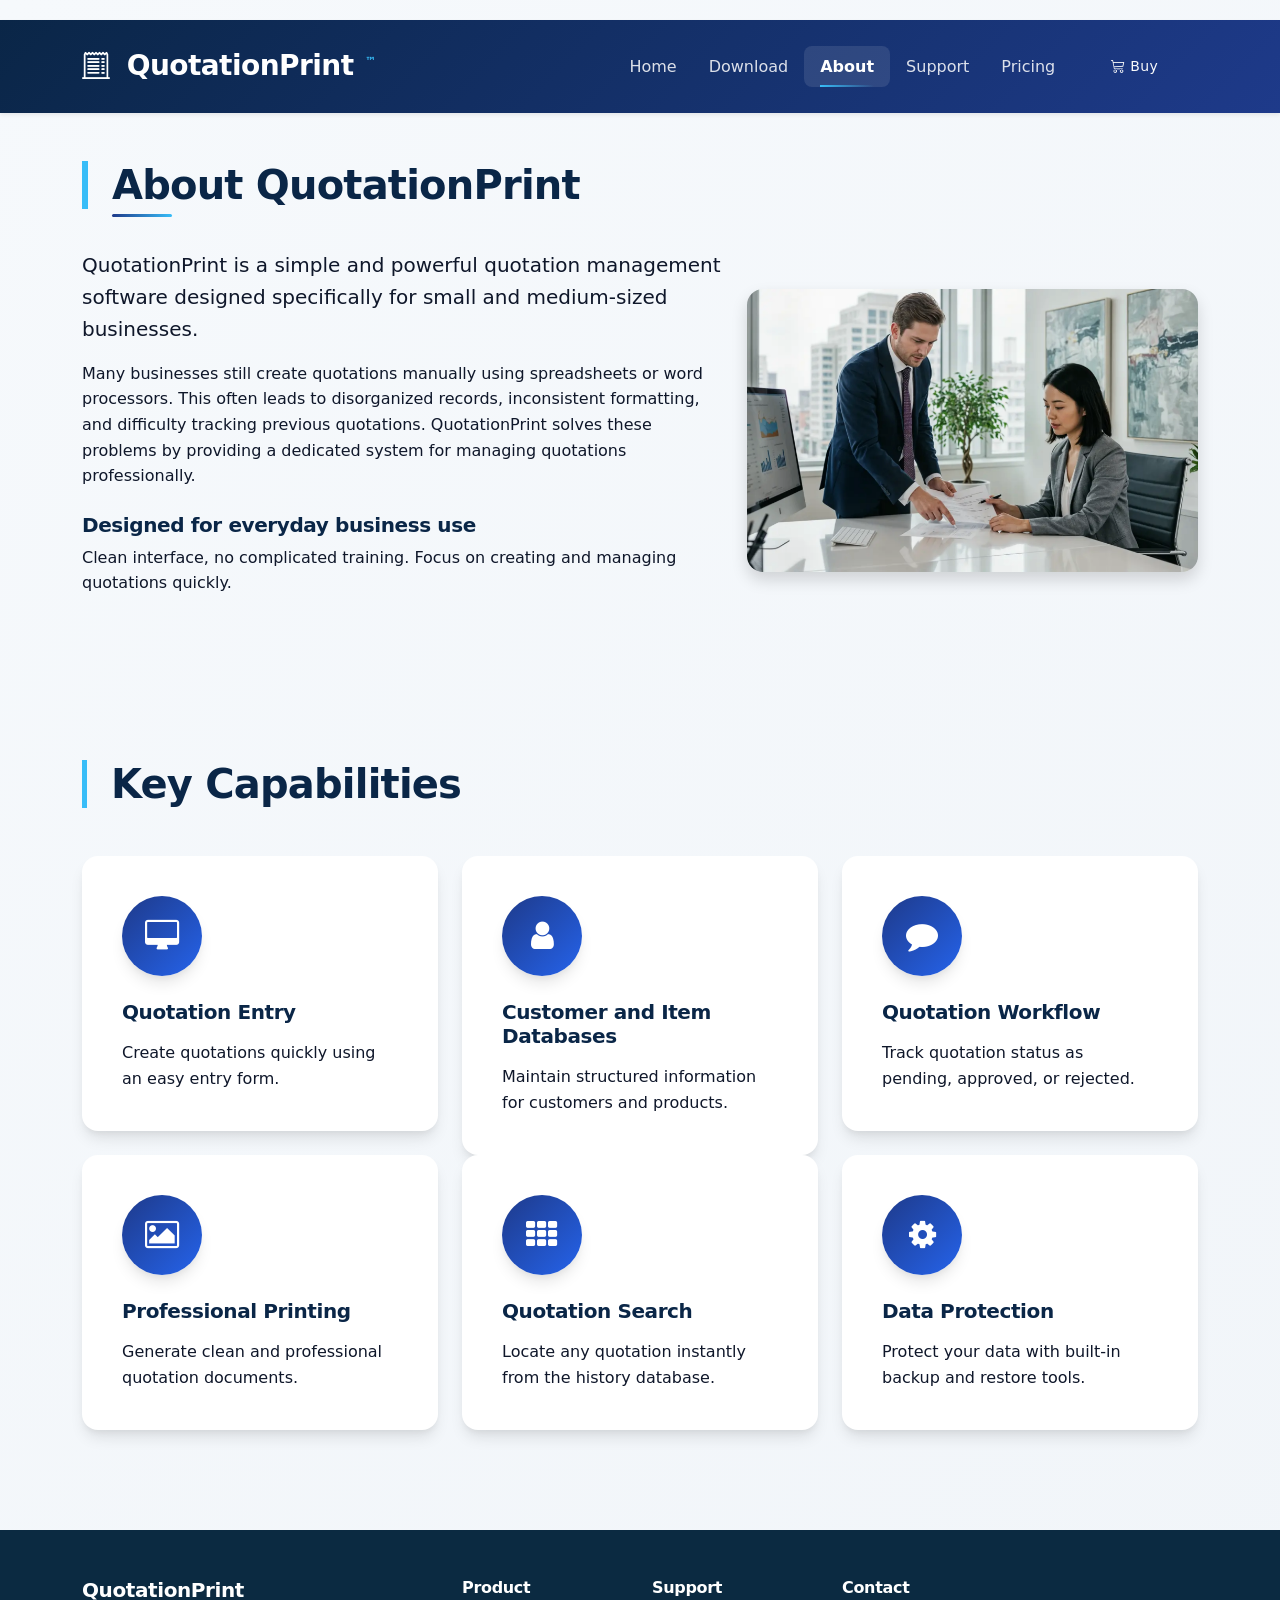
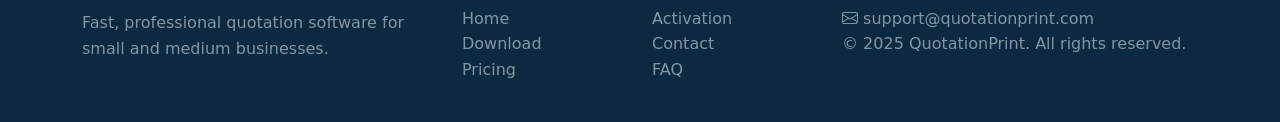
==== about.html @ 837c059d "Add files via upload" ====
<!DOCTYPE html>
<html lang="en">
<head>
  <meta charset="UTF-8">
  <meta name="viewport" content="width=device-width, initial-scale=1.0">
  <title>QuotationPrint · About Us</title>
  <!-- Bootstrap 5 (light + icons) -->
  <link href="https://cdn.jsdelivr.net/npm/bootstrap@5.3.2/dist/css/bootstrap.min.css" rel="stylesheet">
  <link rel="stylesheet" href="https://cdn.jsdelivr.net/npm/bootstrap-icons@1.11.3/font/bootstrap-icons.min.css">
  <link href="https://maxcdn.bootstrapcdn.com/font-awesome/4.3.0/css/font-awesome.min.css" rel="stylesheet">
  <link rel="stylesheet" href="style.css">
</head>
<body>

<!-- ======== NAVBAR ======== -->
<nav class="navbar navbar-expand-lg navbar-dark sticky-top shadow-sm">
  <div class="container">
    <a class="navbar-brand fw-semibold fs-3" href="index.html">
      <i class="bi bi-receipt-cutoff me-2"></i>
      <span class="notranslate brand-name">QuotationPrint</span>
    </a>
    <button class="navbar-toggler" type="button" data-bs-toggle="collapse" data-bs-target="#navbarMain" aria-controls="navbarMain" aria-expanded="false" aria-label="Toggle navigation">
      <span class="navbar-toggler-icon"></span>
    </button>
    <div class="collapse navbar-collapse" id="navbarMain">
      <ul class="navbar-nav ms-auto mb-2 mb-lg-0 align-items-center">
        <li class="nav-item"><a class="nav-link" href="index.html">Home</a></li>
        <li class="nav-item"><a class="nav-link" href="download.html">Download</a></li>
        <li class="nav-item"><a class="nav-link active" href="about.html">About</a></li>
        <li class="nav-item"><a class="nav-link" href="support.html">Support</a></li>
        <li class="nav-item"><a class="nav-link" href="pricing.html">Pricing</a></li>
        <li class="nav-item ms-lg-3">
          <a class="btn btn-outline-light btn-sm rounded-pill px-4" href="pricing.html">
            <i class="bi bi-cart3"></i> Buy
          </a>
        </li>
        <li class="nav-item ms-lg-3">
          <div id="google_translate_element"></div>
        </li>
      </ul>
    </div>
  </div>
</nav>

<!-- ABOUT PAGE CONTENT -->
<section class="py-5">
  <div class="container">
    <h1 class="page-title">About <span class=" brand-name" translate="no">QuotationPrint</span></h1>
    <div class="row g-4 align-items-center">
      <div class="col-lg-7">
        <p class="lead"><span class="notranslate brand-name">QuotationPrint</span> is a simple and powerful quotation management software designed specifically for small and medium-sized businesses.</p>
        <p>Many businesses still create quotations manually using spreadsheets or word processors. This often leads to disorganized records, inconsistent formatting, and difficulty tracking previous quotations. <span class="notranslate brand-name">QuotationPrint</span> solves these problems by providing a dedicated system for managing quotations professionally.</p>
        <h5 class="mt-4">Designed for everyday business use</h5>
        <p>Clean interface, no complicated training. Focus on creating and managing quotations quickly.</p>
      </div>
      <div class="col-lg-5">
        <img src="images/Invoie2.jpg" class="img-fluid rounded-4 shadow" alt="about">
      </div>
    </div>
  </div>
</section> 

<section class="section services-section" id="services">
  <div class="container">
    <div class="row">
      <div class="col-lg-6">
        <div class="section-title">
          <h2>Key Capabilities</h2>
        </div>
      </div>
    </div>
    <div class="row">
      <!-- feature box -->
      <div class="col-sm-6 col-lg-4">
        <div class="feature-box-1">
          <div class="icon">
            <i class="fa fa-desktop"></i>
          </div>
          <div class="feature-content">
            <h5>Quotation Entry</h5>
            <p>Create quotations quickly using an easy entry form.</p>
          </div>
        </div>
      </div>

      <div class="col-sm-6 col-lg-4">
        <div class="feature-box-1">
          <div class="icon">
            <i class="fa fa-user"></i>
          </div>
          <div class="feature-content">
            <h5>Customer and Item Databases</h5>
            <p>Maintain structured information for customers and products.</p>
          </div>
        </div>
      </div>

      <div class="col-sm-6 col-lg-4">
        <div class="feature-box-1">
          <div class="icon">
            <i class="fa fa-comment"></i>
          </div>
          <div class="feature-content">
            <h5>Quotation Workflow</h5>
            <p>Track quotation status as pending, approved, or rejected.</p>
          </div>
        </div>
      </div>

      <div class="col-sm-6 col-lg-4">
        <div class="feature-box-1">
          <div class="icon">
            <i class="fa fa-image"></i>
          </div>
          <div class="feature-content">
            <h5>Professional Printing</h5>
            <p>Generate clean and professional quotation documents.</p>
          </div>
        </div>
      </div>

      <div class="col-sm-6 col-lg-4">
        <div class="feature-box-1">
          <div class="icon">
            <i class="fa fa-th"></i>
          </div>
          <div class="feature-content">
            <h5>Quotation Search</h5>
            <p>Locate any quotation instantly from the history database.</p>
          </div>
        </div>
      </div>

      <div class="col-sm-6 col-lg-4">
        <div class="feature-box-1">
          <div class="icon">
            <i class="fa fa-cog"></i>
          </div>
          <div class="feature-content">
            <h5>Data Protection</h5>
            <p>Protect your data with built-in backup and restore tools.</p>
          </div>
        </div>
      </div>
    </div>
  </div>
</section>

<!-- FOOTER -->
<footer class="pt-5 pb-4">
  <div class="container">
    <div class="row">
      <div class="col-md-4">
        <h5 class="text-white">
          <span class="notranslate brand-name">QuotationPrint</span>
        </h5>
        <p class="text-white-50">Fast, professional quotation software for small and medium businesses.</p>
      </div>
      <div class="col-md-2">
        <h6 class="text-white">Product</h6>
        <ul class="list-unstyled">
          <li><a href="index.html" class="text-white-50 text-decoration-none">Home</a></li>
          <li><a href="download.html" class="text-white-50 text-decoration-none">Download</a></li>
          <li><a href="pricing.html" class="text-white-50 text-decoration-none">Pricing</a></li>
        </ul>
      </div>
      <div class="col-md-2">
        <h6 class="text-white">Support</h6>
        <ul class="list-unstyled">
          <li><a href="support.html" class="text-white-50 text-decoration-none">Activation</a></li>
          <li><a href="support.html" class="text-white-50 text-decoration-none">Contact</a></li>
          <li class="text-white-50">FAQ</li>
        </ul>
      </div>
      <div class="col-md-4">
        <h6 class="text-white">Contact</h6>
        <p class="text-white-50">
          <i class="bi bi-envelope"></i> support@quotationprint.com<br>
          © 2025 <span class="notranslate brand-name">QuotationPrint</span>. All rights reserved.
        </p>
      </div>
    </div>
  </div>
</footer>

<!-- Bootstrap JS -->
<script src="https://cdn.jsdelivr.net/npm/bootstrap@5.3.2/dist/js/bootstrap.bundle.min.js"></script>
<script src="script.js"></script>
<script src="//translate.google.com/translate_a/element.js?cb=googleTranslateElementInit"></script>
</body>
</html>
---- style.css ----
/* Main Stylesheet - Quotation Printing Software
   Color Palette: Navy Blue (#0a2647), Royal Blue (#1e3a8a), 
   Sky Blue (#38bdf8), Success Green (#10b981), Warm Gray (#f8fafc)
*/

/* ===== BASE STYLES ===== */
:root {
  --primary-dark: #0a2647;
  --primary: #1e3a8a;
  --primary-light: #2563eb;
  --primary-soft: #60a5fa;
  --accent: #38bdf8;
  --success: #10b981;
  --success-light: #d1fae5;
  --warning: #f59e0b;
  --danger: #ef4444;
  --dark: #0f172a;
  --gray-dark: #334155;
  --gray: #64748b;
  --gray-light: #94a3b8;
  --light: #f8fafc;
  --white: #ffffff;
  --shadow-sm: 0 4px 6px -1px rgba(0, 0, 0, 0.1), 0 2px 4px -1px rgba(0, 0, 0, 0.06);
  --shadow-md: 0 10px 15px -3px rgba(0, 0, 0, 0.1), 0 4px 6px -2px rgba(0, 0, 0, 0.05);
  --shadow-lg: 0 20px 25px -5px rgba(0, 0, 0, 0.1), 0 10px 10px -5px rgba(0, 0, 0, 0.04);
  --shadow-xl: 0 25px 50px -12px rgba(0, 0, 0, 0.25);
  --border-radius: 1rem;
  --border-radius-sm: 0.5rem;
  --border-radius-lg: 1.5rem;
  --transition: all 0.3s cubic-bezier(0.4, 0, 0.2, 1);
}

body {
  background: linear-gradient(135deg, #f6f9fc 0%, #f1f5f9 100%);
  font-family: 'Inter', 'Segoe UI', system-ui, -apple-system, sans-serif;
  color: var(--dark);
  line-height: 1.6;
  min-height: 100vh;
  margin-top: 20px;
}

/* ===== TYPOGRAPHY ===== */
h1, h2, h3, h4, h5, h6 {
  font-weight: 600;
  letter-spacing: -0.02em;
  color: var(--primary-dark);
}

.page-title {
  color: var(--primary-dark);
  font-weight: 700;
  font-size: 2.5rem;
  border-left: 6px solid var(--accent);
  padding-left: 1.5rem;
  margin-bottom: 2.5rem;
  position: relative;
}

.page-title::after {
  content: '';
  position: absolute;
  bottom: -0.5rem;
  left: 1.5rem;
  width: 60px;
  height: 3px;
  background: linear-gradient(90deg, var(--primary), var(--accent));
  border-radius: 2px;
}

.section-title {
  padding-bottom: 2rem;
}

.section-title h2 {
  font-weight: 700;
  color: var(--primary-dark);
  font-size: 2.5rem;
  border-left: 5px solid var(--accent);
  padding-left: 1.5rem;
  margin-bottom: 1rem;
}

/* ===== NAVBAR ===== */
.navbar {
  padding: 1rem 0;
  box-shadow: var(--shadow-md);
}

.navbar-dark {
  background: linear-gradient(135deg, var(--primary-dark) 0%, var(--primary) 100%) !important;
}

.navbar-brand {
  font-weight: 700;
  font-size: 1.5rem;
  letter-spacing: -0.02em;
  color: var(--white) !important;
  position: relative;
  padding: 0.5rem 0;
}

.navbar-brand::after {
  content: '™';
  font-size: 0.7rem;
  vertical-align: super;
  margin-left: 2px;
  color: var(--accent);
}

.nav-link {
  font-weight: 500;
  padding: 0.5rem 1rem !important;
  color: rgba(255, 255, 255, 0.85) !important;
  transition: var(--transition);
  position: relative;
}

.nav-link:hover {
  color: var(--white) !important;
  transform: translateY(-1px);
}

.nav-item .active {
  font-weight: 600;
  color: var(--white) !important;
  background: rgba(255, 255, 255, 0.1);
  border-radius: var(--border-radius-sm);
}

.nav-item .active::after {
  content: '';
  position: absolute;
  bottom: 0;
  left: 1rem;
  right: 1rem;
  height: 2px;
  background: linear-gradient(90deg, var(--accent), transparent);
}

/* ===== CARDS ===== */
.card {
  border: none;
  border-radius: var(--border-radius-lg);
  background: var(--white);
  box-shadow: var(--shadow-md);
  transition: var(--transition);
  overflow: hidden;
  position: relative;
}

.card::before {
  content: '';
  position: absolute;
  top: 0;
  left: 0;
  right: 0;
  height: 4px;
  background: linear-gradient(90deg, var(--primary), var(--accent));
  opacity: 0;
  transition: var(--transition);
}

.card:hover {
  transform: translateY(-8px);
  box-shadow: var(--shadow-xl);
}

.card:hover::before {
  opacity: 1;
}

.card-header {
  background: linear-gradient(135deg, var(--light), var(--white));
  border-bottom: 1px solid rgba(0, 0, 0, 0.05);
  padding: 1.25rem 1.5rem;
  font-weight: 600;
}

.card-body {
  padding: 1.5rem;
}

/* ===== BUTTONS ===== */
.btn {
  border-radius: 40px;
  padding: 0.6rem 2rem;
  font-weight: 500;
  letter-spacing: 0.3px;
  transition: var(--transition);
  position: relative;
  overflow: hidden;
  border: none;
}

.btn::after {
  content: '';
  position: absolute;
  top: 50%;
  left: 50%;
  width: 0;
  height: 0;
  border-radius: 50%;
  background: rgba(255, 255, 255, 0.2);
  transform: translate(-50%, -50%);
  transition: width 0.6s, height 0.6s;
}

.btn:hover::after {
  width: 300px;
  height: 300px;
}

.btn-primary {
  background: linear-gradient(135deg, var(--primary) 0%, var(--primary-light) 100%);
  box-shadow: 0 4px 15px rgba(30, 58, 138, 0.3);
}

.btn-primary:hover {
  background: linear-gradient(135deg, var(--primary-dark) 0%, var(--primary) 100%);
  transform: translateY(-2px);
  box-shadow: 0 6px 20px rgba(30, 58, 138, 0.4);
}

.btn-outline-primary {
  border: 2px solid var(--primary);
  color: var(--primary);
  background: transparent;
}

.btn-outline-primary:hover {
  background: linear-gradient(135deg, var(--primary) 0%, var(--primary-light) 100%);
  border-color: transparent;
  color: var(--white);
}

.btn-soft {
  background: var(--primary-soft);
  color: var(--white);
  border-radius: 40px;
  padding: 0.5rem 1.8rem;
  box-shadow: 0 4px 10px rgba(96, 165, 250, 0.3);
}

.btn-soft:hover {
  background: var(--primary);
  transform: translateY(-2px);
}

.btn-success {
  background: linear-gradient(135deg, var(--success) 0%, #059669 100%);
  box-shadow: 0 4px 15px rgba(16, 185, 129, 0.3);
}

.btn-warning {
  background: linear-gradient(135deg, var(--warning) 0%, #d97706 100%);
  color: var(--white);
}

/* ===== FEATURE BOXES ===== */
.feature-box {
  padding: 2rem;
  background: var(--white);
  border-radius: var(--border-radius);
  box-shadow: var(--shadow-sm);
  transition: var(--transition);
  position: relative;
  z-index: 1;
  overflow: hidden;
  margin: 1rem 0;
}

.feature-box::before {
  content: '';
  position: absolute;
  top: 0;
  left: 0;
  right: 0;
  bottom: 0;
  background: linear-gradient(135deg, var(--primary) 0%, var(--primary-light) 100%);
  z-index: -1;
  opacity: 0;
  transition: var(--transition);
}

.feature-box:hover {
  transform: translateY(-5px) scale(1.02);
  box-shadow: var(--shadow-lg);
}

.feature-box:hover::before {
  opacity: 1;
}

.feature-box:hover * {
  color: var(--white) !important;
}

.feature-icon {
  font-size: 2.5rem;
  color: var(--primary);
  margin-bottom: 1rem;
  transition: var(--transition);
}

.feature-box-1 {
  padding: 2.5rem;
  background: var(--white);
  box-shadow: var(--shadow-md);
  border-radius: var(--border-radius);
  position: relative;
  z-index: 1;
  overflow: hidden;
  transition: var(--transition);
}

.feature-box-1 .icon {
  width: 80px;
  height: 80px;
  line-height: 80px;
  background: linear-gradient(135deg, var(--primary) 0%, var(--primary-light) 100%);
  color: var(--white);
  text-align: center;
  border-radius: 50%;
  margin-bottom: 1.5rem;
  font-size: 2rem;
  box-shadow: var(--shadow-md);
  transition: var(--transition);
}

.feature-box-1 h5 {
  color: var(--primary-dark);
  font-weight: 600;
  margin-bottom: 1rem;
}

.feature-box-1:hover {
  background: linear-gradient(135deg, var(--primary) 0%, var(--primary-light) 100%);
  color: var(--white);
  transform: translateY(-5px);
}

.feature-box-1:hover .icon {
  background: var(--white);
  color: var(--primary);
  transform: rotate(360deg);
}

.feature-box-1:hover h5,
.feature-box-1:hover p {
  color: var(--white);
}

/* ===== PRICING CARDS ===== */
.pricing-card {
  background: var(--white);
  border-radius: var(--border-radius-lg);
  padding: 2.5rem 2rem;
  text-align: center;
  box-shadow: var(--shadow-md);
  transition: var(--transition);
  position: relative;
  overflow: hidden;
}

.pricing-card::before {
  content: '';
  position: absolute;
  top: 0;
  left: 0;
  right: 0;
  height: 8px;
  background: linear-gradient(90deg, var(--primary), var(--accent));
}

.pricing-card.popular::after {
  content: 'Most Popular';
  position: absolute;
  top: 1.5rem;
  right: -2rem;
  background: linear-gradient(135deg, var(--warning) 0%, #d97706 100%);
  color: var(--white);
  padding: 0.3rem 3rem;
  font-size: 0.85rem;
  font-weight: 600;
  transform: rotate(45deg);
  box-shadow: var(--shadow-sm);
}

.pricing-card .price {
  font-size: 3rem;
  font-weight: 800;
  color: var(--primary-dark);
  margin: 1.5rem 0;
  line-height: 1;
}

.pricing-card .price small {
  font-size: 1rem;
  font-weight: 400;
  color: var(--gray);
}

.pricing-card:hover {
  transform: translateY(-10px) scale(1.02);
  box-shadow: var(--shadow-xl);
}

/* ===== LISTS ===== */
.list-checked {
  list-style: none;
  padding-left: 0;
}

.list-checked li {
  margin-bottom: 0.75rem;
  display: flex;
  align-items: center;
}

.list-checked li::before {
  content: "✓";
  display: inline-flex;
  align-items: center;
  justify-content: center;
  width: 22px;
  height: 22px;
  background: var(--success-light);
  color: var(--success);
  font-weight: 700;
  border-radius: 50%;
  margin-right: 0.75rem;
  font-size: 14px;
}

/* ===== BADGES ===== */
.badge {
  padding: 0.5rem 1rem;
  font-weight: 500;
  border-radius: 40px;
}

.badge-soft {
  background: linear-gradient(135deg, #e0f2fe 0%, #bae6fd 100%);
  color: var(--primary);
}

.badge-success {
  background: linear-gradient(135deg, var(--success-light) 0%, #a7f3d0 100%);
  color: #065f46;
}

.badge-warning {
  background: linear-gradient(135deg, #fef3c7 0%, #fde68a 100%);
  color: #92400e;
}

/* ===== FOOTER ===== */
.footer {
  background: linear-gradient(135deg, var(--primary-dark) 0%, var(--primary) 100%);
  color: rgba(255, 255, 255, 0.8);
  padding: 4rem 0 2rem;
  margin-top: 4rem;
  position: relative;
}

.footer::before {
  content: '';
  position: absolute;
  top: 0;
  left: 0;
  right: 0;
  height: 4px;
  background: linear-gradient(90deg, var(--accent), var(--success), var(--accent));
}

.footer h5,
.footer h6 {
  color: var(--white);
  font-weight: 600;
  margin-bottom: 1.5rem;
  position: relative;
  display: inline-block;
}

.footer h5::after,
.footer h6::after {
  content: '';
  position: absolute;
  bottom: -0.5rem;
  left: 0;
  width: 40px;
  height: 2px;
  background: var(--accent);
}

.footer a {
  color: rgba(255, 255, 255, 0.7);
  text-decoration: none;
  transition: var(--transition);
}

.footer a:hover {
  color: var(--white) !important;
  transform: translateX(5px);
}

.footer-bottom {
  background: rgba(0, 0, 0, 0.2);
  padding: 1.5rem 0;
  margin-top: 3rem;
}

/* ===== UTILITY CLASSES ===== */
.shadow-hover {
  transition: var(--transition);
}

.shadow-hover:hover {
  box-shadow: var(--shadow-lg);
}

.gradient-bg {
  background: linear-gradient(135deg, var(--primary) 0%, var(--primary-light) 100%);
}

.gradient-text {
  background: linear-gradient(135deg, var(--primary) 0%, var(--accent) 100%);
  -webkit-background-clip: text;
  -webkit-text-fill-color: transparent;
  background-clip: text;
}

.rounded-custom {
  border-radius: var(--border-radius);
}

.rounded-custom-lg {
  border-radius: var(--border-radius-lg);
}

/* ===== ANIMATIONS ===== */
@keyframes float {
  0%, 100% { transform: translateY(0); }
  50% { transform: translateY(-10px); }
}

.float-animation {
  animation: float 3s ease-in-out infinite;
}

@keyframes pulse-glow {
  0%, 100% { box-shadow: 0 0 0 0 rgba(56, 189, 248, 0.4); }
  50% { box-shadow: 0 0 0 15px rgba(56, 189, 248, 0); }
}

.pulse-glow {
  animation: pulse-glow 2s infinite;
}

/* ===== MEDIA QUERIES ===== */
@media (max-width: 768px) {
  .page-title {
    font-size: 2rem;
    padding-left: 1rem;
  }

  .section-title h2 {
    font-size: 2rem;
  }

  .pricing-card {
    margin-bottom: 1.5rem;
  }

  .feature-box,
  .feature-box-1 {
    padding: 1.5rem;
  }
}

/* ===== PRINT STYLES ===== */
@media print {
  .navbar,
  .footer,
  .btn {
    display: none;
  }

  body {
    background: white;
  }

  .card {
    box-shadow: none;
    border: 1px solid #ddd;
  }
}

/* ===== UNIQUE EXTRA STYLES ===== */
hr {
  opacity: 0.2;
}

.price {
  font-size: 2.5rem;
  font-weight: 700;
  color: #0b2a41;
  margin: 1rem 0;
}

footer {
  background-color: #0b2a41;
}

footer h5,
footer h6 {
  color: white;
}

footer a {
  transition: color 0.2s;
}

footer a:hover {
  color: white !important;
}

body {
  margin-top: 20px;
}

.feature-box-1 * {
  -moz-transition: ease all 0.35s;
  -o-transition: ease all 0.35s;
  -webkit-transition: ease all 0.35s;
  transition: ease all 0.35s;
}

.feature-box-1 .icon i {
  line-height: 70px;
}

.feature-box-1 p {
  margin: 0;
}

.feature-box-1:after {
  content: "";
  position: absolute;
  top: 0;
  bottom: 0;
  left: auto;
  right: 0;
  border-radius: 10px;
  width: 0;
  background: #1b4c74;
  z-index: -1;
  -moz-transition: ease all 0.35s;
  -o-transition: ease all 0.35s;
  -webkit-transition: ease all 0.35s;
  transition: ease all 0.35s;
}

.feature-box-1:hover p {
  color: rgba(255, 255, 255, 0.8);
}

.feature-box-1:hover:after {
  width: 100%;
  height: 100%;
  border-radius: 10px;
  left: 0;
  right: auto;
}

.section {
  padding: 100px 0;
  position: relative;
}
.lang-switcher {
  display: inline-flex;
  align-items: center;
  gap: 0.35rem;
  padding: 0.3rem;
  border-radius: 999px;
  background: rgba(255, 255, 255, 0.12);
  border: 1px solid rgba(255, 255, 255, 0.22);
  backdrop-filter: blur(8px);
}

.lang-btn {
  border: 0;
  background: transparent;
  color: #fff;
  padding: 0.38rem 0.8rem;
  border-radius: 999px;
  font-size: 0.9rem;
  font-weight: 600;
  line-height: 1;
  transition: all 0.25s ease;
}

.lang-btn:hover {
  background: rgba(255, 255, 255, 0.14);
}

.lang-btn.active {
  background: #ffffff;
  color: #0a2647;
  box-shadow: 0 4px 12px rgba(0, 0, 0, 0.18);
}

@media (max-width: 991.98px) {
  .lang-switcher {
    margin-top: 0.75rem;
  }
}
.brand-name {
  white-space: nowrap;
}
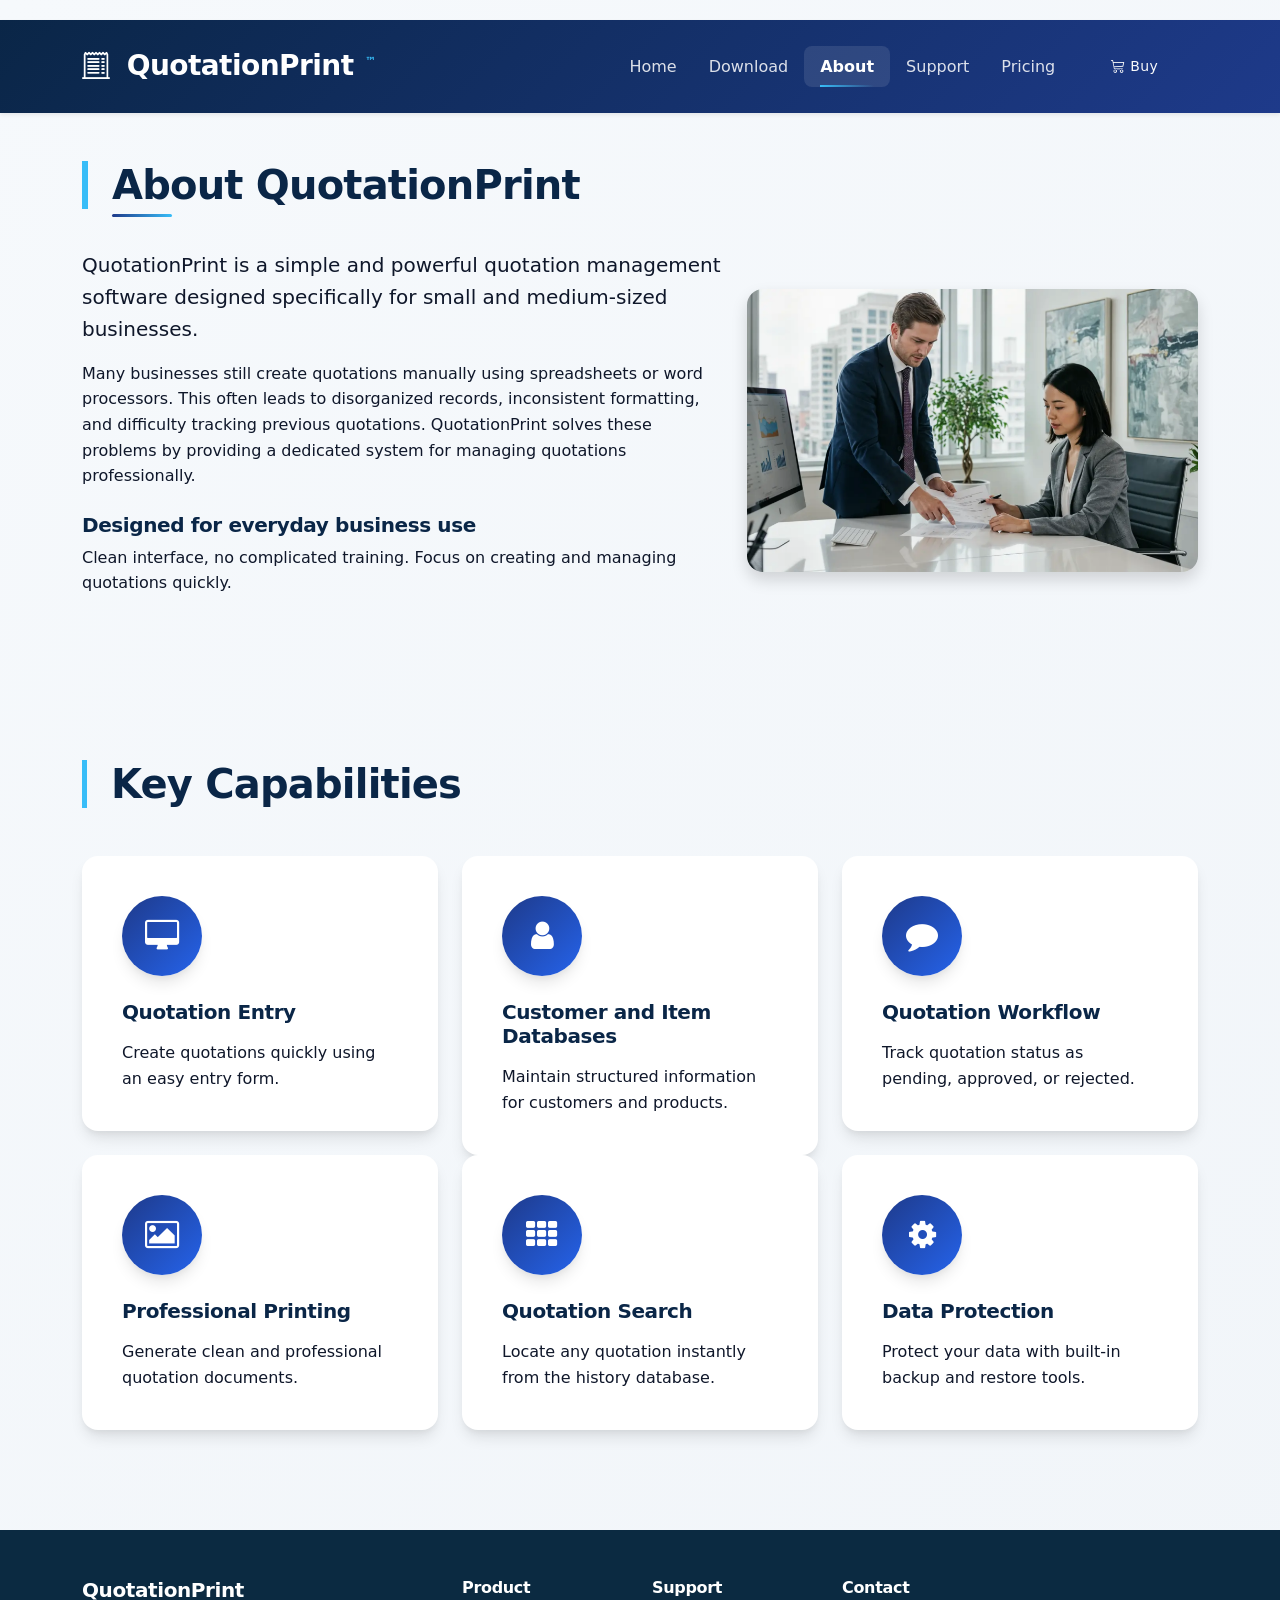
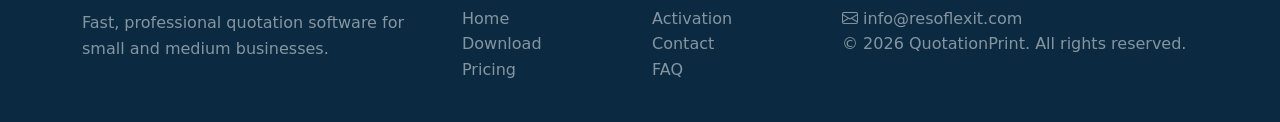
==== commit f8e6c894: "about.html" ====
--- a/about.html
+++ b/about.html
@@ -175,8 +175,8 @@
       <div class="col-md-4">
         <h6 class="text-white">Contact</h6>
         <p class="text-white-50">
-          <i class="bi bi-envelope"></i> support@quotationprint.com<br>
-          © 2025 <span class="notranslate brand-name">QuotationPrint</span>. All rights reserved.
+          <i class="bi bi-envelope"></i> info@resoflexit.com<br>
+          © 2026 <span class="notranslate brand-name">QuotationPrint</span>. All rights reserved.
         </p>
       </div>
     </div>
@@ -188,4 +188,4 @@
 <script src="script.js"></script>
 <script src="//translate.google.com/translate_a/element.js?cb=googleTranslateElementInit"></script>
 </body>
-</html>+</html>
